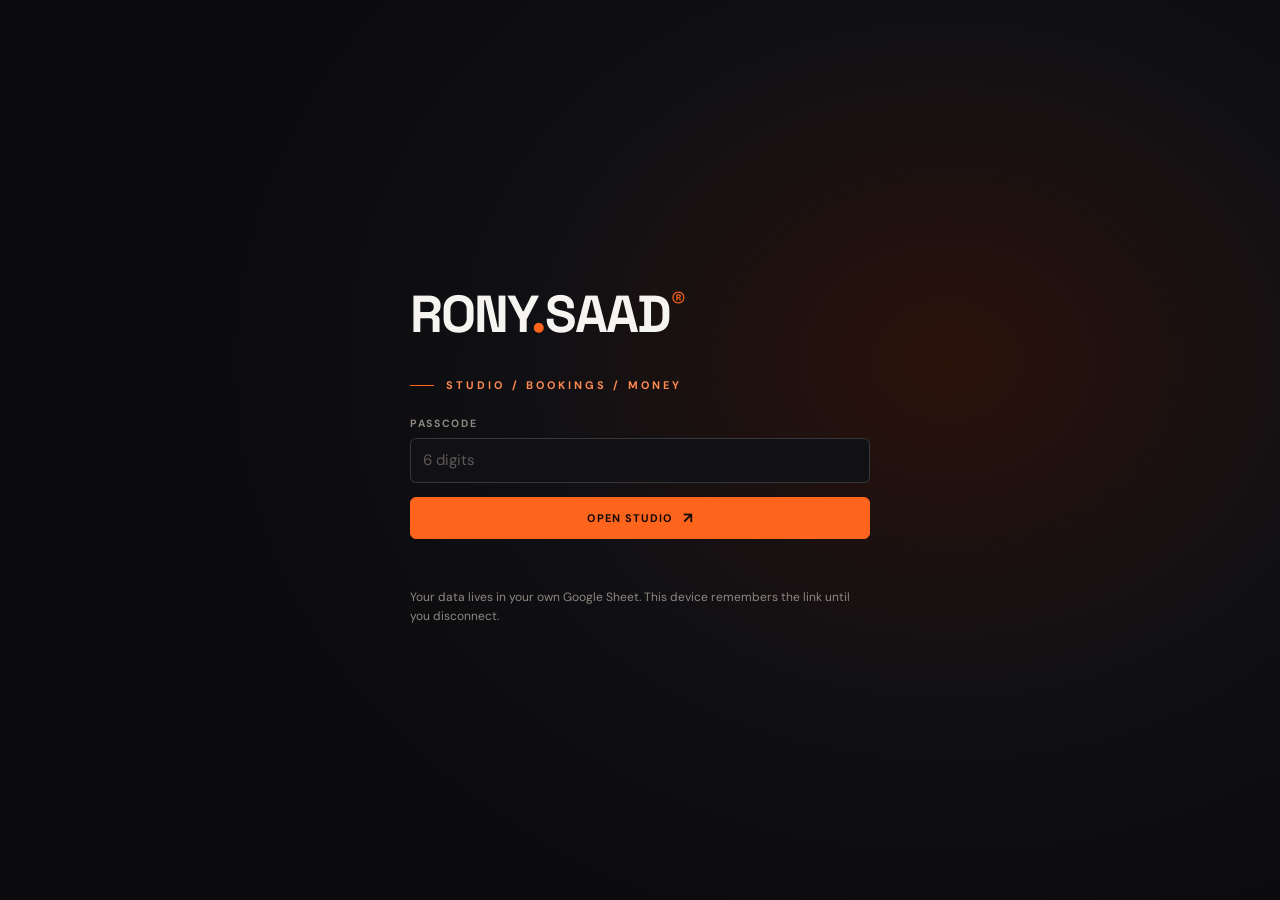
==== index.html @ 1b3a2509 "Passcode-only sign-in on new devices; lock after 5 wrong passcodes Co-Authored-By: Claude Opus 5.5 <" ====
<!doctype html>
<html lang="en">
<head>
<meta charset="utf-8">
<meta name="viewport" content="width=device-width,initial-scale=1,viewport-fit=cover">
<meta name="theme-color" content="#0b0b0d">
<meta name="robots" content="noindex,nofollow">
<meta name="apple-mobile-web-app-capable" content="yes">
<meta name="apple-mobile-web-app-status-bar-style" content="black-translucent">
<meta name="apple-mobile-web-app-title" content="Studio">
<title>Rony Saad Studio</title>
<link rel="icon" href="icon.svg" type="image/svg+xml">
<link rel="apple-touch-icon" href="icon.svg">
<link rel="preconnect" href="https://fonts.googleapis.com">
<link rel="preconnect" href="https://fonts.gstatic.com" crossorigin>
<link rel="stylesheet" href="https://fonts.googleapis.com/css2?family=DM+Sans:wght@400;500;600;700&family=Space+Grotesk:wght@500;600;700&display=swap">
<link rel="stylesheet" href="styles.css">
</head>
<body>
<div class="grain" aria-hidden="true"></div>

<!-- Connect screen -->
<section id="connect" class="connect" hidden>
  <div class="connect-card">
    <div class="wordmark big">RONY<span>.</span>SAAD<em>®</em></div>
    <p class="eyebrow">Studio / Bookings / Money</p>
    <form id="connectForm" class="stack">
      <label class="field" id="cUrlField"><span>Google Sheet link (Apps Script web app URL)</span>
        <input id="cUrl" type="url" required placeholder="https://script.google.com/macros/s/…/exec" autocomplete="off" spellcheck="false"></label>
      <label class="field"><span>Passcode</span>
        <input id="cKey" type="text" required inputmode="numeric" autocomplete="off" placeholder="6 digits" maxlength="12"></label>
      <button class="btn primary" type="submit" id="cGo">Open studio <span class="arrow">↗</span></button>
      <p class="msg" id="cMsg" role="status"></p>
    </form>
    <p class="fine">Your data lives in your own Google Sheet. This device remembers the link until you disconnect.</p>
  </div>
</section>

<!-- App -->
<div id="app" class="app" hidden>
  <header class="top">
    <a href="#home" class="wordmark" aria-label="Studio home">RONY<span>.</span>SAAD<em>®</em></a>
    <nav class="nav" id="nav" aria-label="Sections">
      <a href="#home" data-v="home">Home</a>
      <a href="#projects" data-v="projects">Projects</a>
      <a href="#calendar" data-v="calendar">Calendar</a>
      <a href="#money" data-v="money">Money</a>
      <a href="#clients" data-v="clients">Clients</a>
    </nav>
    <div class="top-right">
      <button class="sync" id="syncBtn" type="button" title="Sync now"><i class="dot"></i><span id="syncTxt">Synced</span></button>
      <a href="#clients" data-v="clients" class="icon-btn mob-only" aria-label="Clients" id="cliLink"></a>
      <a href="#settings" data-v="settings" class="icon-btn" aria-label="Settings" id="setLink"></a>
      <button class="btn primary sm add-top" type="button" data-add>+ New booking</button>
    </div>
  </header>

  <main id="view" class="view"></main>

  <nav class="tabbar" aria-label="Sections">
    <a href="#home" data-v="home"><i data-ic="home"></i><span>Home</span></a>
    <a href="#projects" data-v="projects"><i data-ic="folder"></i><span>Projects</span></a>
    <button type="button" class="tab-add" data-add aria-label="New booking"><i data-ic="plus"></i></button>
    <a href="#calendar" data-v="calendar"><i data-ic="calendar"></i><span>Calendar</span></a>
    <a href="#money" data-v="money"><i data-ic="wallet"></i><span>Money</span></a>
  </nav>
</div>

<!-- Drawer + modal roots -->
<div id="scrim" class="scrim" hidden></div>
<aside id="drawer" class="drawer" hidden aria-modal="true" role="dialog" aria-labelledby="drawerTitle"></aside>
<div id="modal" class="modal" hidden role="dialog" aria-modal="true" aria-labelledby="modalTitle"></div>
<div id="toast" class="toast" role="status" hidden></div>
<div id="invoice" class="invoice" aria-hidden="true"></div>

<script src="app.js"></script>
</body>
</html>
---- styles.css ----
/* Rony Saad Studio — brand from ronysaad.com: ink black, signal orange, warm off‑white.
   Layout: sticky top bar (desktop nav) + bottom tab bar on phones; views render into #view; project editor is a right drawer. */
:root{
  --bg:#0b0b0d; --bg2:#111115; --panel:#15151a; --panel2:#1b1b21; --line:#ffffff14; --line2:#ffffff29;
  --fg:#f6f4f1; --muted:#c7c0bb; --faint:#8f8781;
  --accent:#ff641c; --accent2:#ff8a50; --accent-soft:#ff641c1f; --on-accent:#120a06;
  --ok:#4cc38a; --ok-soft:#4cc38a1f; --warn:#f2b84b; --warn-soft:#f2b84b1f; --bad:#ff5d5d; --bad-soft:#ff5d5d1f; --info:#8fb3ff; --info-soft:#8fb3ff1f;
  --f-display:'Space Grotesk','DM Sans',system-ui,sans-serif;
  --f-body:'DM Sans',system-ui,-apple-system,'Segoe UI',Arial,sans-serif;
  --r:6px; --r2:12px;
  --gut:max(16px,env(safe-area-inset-left,0px));
  --gutr:max(16px,env(safe-area-inset-right,0px));
  color-scheme:dark;
}
*{box-sizing:border-box}
html{-webkit-text-size-adjust:100%}
body{margin:0;background:var(--bg);color:var(--fg);font:15px/1.55 var(--f-body);min-height:100svh;overflow-x:hidden;font-synthesis:none}
body::before{content:"";position:fixed;inset:0 0 auto;height:env(safe-area-inset-top,0px);background:var(--bg);z-index:60}
a{color:inherit;text-decoration:none}
button,input,select,textarea{font:inherit;color:inherit}
img{max-width:100%}
[hidden]{display:none!important}
:focus-visible{outline:2px solid var(--accent);outline-offset:2px;border-radius:4px}
.num,.kpi b,.date-block b,td.n{font-variant-numeric:tabular-nums}
h1,h2,h3{font-family:var(--f-display);margin:0;text-wrap:balance;letter-spacing:-.02em}
h2{font-size:15px;font-weight:600;text-transform:uppercase;letter-spacing:.12em}
.grain{pointer-events:none;position:fixed;inset:0;z-index:0;opacity:.08;background-image:url("data:image/svg+xml,%3Csvg viewBox='0 0 180 180' xmlns='http://www.w3.org/2000/svg'%3E%3Cfilter id='n'%3E%3CfeTurbulence type='fractalNoise' baseFrequency='.95' numOctaves='3' stitchTiles='stitch'/%3E%3C/filter%3E%3Crect width='100%25' height='100%25' filter='url(%23n)' opacity='.22'/%3E%3C/svg%3E")}

/* ---------- wordmark / eyebrow ---------- */
.wordmark{font-family:var(--f-display);font-weight:700;font-size:21px;letter-spacing:-1px;white-space:nowrap}
.wordmark span{color:var(--accent)}
.wordmark em{font-style:normal;color:var(--accent);font-size:.55em;vertical-align:.7em;margin-left:1px}
.wordmark.big{font-size:clamp(34px,8vw,52px);letter-spacing:-2px}
.eyebrow{font-weight:700;font-size:11px;letter-spacing:.28em;color:var(--accent2);text-transform:uppercase;margin:0;display:flex;align-items:center;gap:12px}
.eyebrow::before{content:"";width:24px;height:1px;background:var(--accent)}

/* ---------- buttons & fields ---------- */
.btn{display:inline-flex;align-items:center;justify-content:center;gap:10px;min-height:42px;padding:0 18px;border:1px solid var(--line2);border-radius:var(--r);background:transparent;cursor:pointer;text-transform:uppercase;font-weight:700;letter-spacing:.1em;font-size:11px;transition:transform .2s,background .2s,border-color .2s,box-shadow .2s;white-space:nowrap}
.btn:hover{border-color:var(--accent2)}
.btn.primary{background:var(--accent);color:var(--on-accent);border-color:var(--accent)}
.btn.primary:hover{background:#ff7b38;box-shadow:0 8px 28px #ff5b0040}
.btn.sm{min-height:34px;padding:0 12px;font-size:10.5px}
.btn.ghost{border-color:transparent;color:var(--muted)}
.btn.ghost:hover{color:var(--fg);border-color:var(--line2)}
.btn.danger{color:var(--bad);border-color:#ff5d5d55}
.btn.danger.arm{background:var(--bad);color:#160606;border-color:var(--bad)}
.btn:disabled{opacity:.5;cursor:default;transform:none}
.btn.wa{border-color:#25d36655;color:#5fe39a}
.btn.wa:hover{border-color:#25d366}
.arrow{font-size:15px;letter-spacing:0}
.linkbtn{background:none;border:0;padding:0;color:var(--accent2);font-weight:600;cursor:pointer;font-size:13px}
.linkbtn:hover{color:var(--accent)}
.field{display:flex;flex-direction:column;gap:6px;min-width:0}
.field>span{font-size:10.5px;font-weight:700;letter-spacing:.16em;text-transform:uppercase;color:var(--faint)}
input,select,textarea{background:var(--bg2);border:1px solid var(--line2);border-radius:var(--r);padding:10px 12px;min-width:0;width:100%;transition:border-color .2s}
input:focus,select:focus,textarea:focus{border-color:var(--accent);outline:none}
input[type=checkbox]{width:18px;height:18px;accent-color:var(--accent);padding:0}
textarea{resize:vertical;min-height:84px}
input::placeholder,textarea::placeholder{color:#8f878199}
.check{display:flex;align-items:center;gap:10px;font-size:14px;cursor:pointer;padding:8px 0}
.stack{display:flex;flex-direction:column;gap:14px}
.grid2{display:grid;grid-template-columns:repeat(2,minmax(0,1fr));gap:12px}
.grid3{display:grid;grid-template-columns:repeat(3,minmax(0,1fr));gap:12px}
@media (max-width:560px){.grid2,.grid3{grid-template-columns:1fr}}
.msg{font-size:13px;min-height:1em;margin:0}
.msg.err{color:var(--bad)} .msg.ok{color:var(--ok)}
.fine{font-size:12px;color:var(--faint);margin:0}

/* ---------- connect ---------- */
.connect{position:relative;z-index:1;min-height:100svh;display:grid;place-items:center;padding:40px var(--gutr) 40px var(--gut);background:radial-gradient(ellipse 60% 70% at 74% 40%,#2b120b 0%,#101014 55%,#0b0b0d 100%)}
.connect-card{width:min(460px,100%);display:flex;flex-direction:column;gap:22px}

/* ---------- top bar ---------- */
.app{position:relative;z-index:1;min-height:100svh;padding-bottom:calc(84px + env(safe-area-inset-bottom,0px))}
.top{position:sticky;top:env(safe-area-inset-top,0px);z-index:30;display:flex;align-items:center;gap:20px;padding:14px var(--gutr) 14px var(--gut);background:#0b0b0de6;backdrop-filter:blur(14px);-webkit-backdrop-filter:blur(14px);border-bottom:1px solid var(--line)}
.nav{display:flex;gap:2px;flex:1;min-width:0}
.nav a{font-size:11px;font-weight:700;letter-spacing:.16em;text-transform:uppercase;color:var(--faint);padding:8px 12px;border-radius:var(--r);transition:color .2s}
.nav a:hover{color:var(--fg)}
.nav a[aria-current=page]{color:var(--fg);box-shadow:inset 0 -2px 0 var(--accent)}
.top-right{display:flex;align-items:center;gap:10px;margin-left:auto}
.icon-btn{display:inline-grid;place-items:center;width:36px;height:36px;border-radius:var(--r);border:1px solid var(--line2);color:var(--muted)}
.icon-btn:hover,.icon-btn[aria-current=page]{color:var(--fg);border-color:var(--accent)}
.icon-btn svg,.tabbar svg{width:18px;height:18px}
.mob-only{display:none}
@media (max-width:820px){.mob-only{display:inline-grid}}
.sync{display:inline-flex;align-items:center;gap:8px;background:none;border:0;color:var(--faint);font-size:11px;font-weight:700;letter-spacing:.14em;text-transform:uppercase;cursor:pointer;padding:6px}
.sync .dot{width:7px;height:7px;border-radius:50%;background:var(--ok);box-shadow:0 0 10px var(--ok)}
.sync.busy .dot{background:var(--warn);box-shadow:0 0 10px var(--warn);animation:pulse 1s infinite}
.sync.off .dot{background:var(--bad);box-shadow:0 0 10px var(--bad)}
@keyframes pulse{50%{opacity:.35}}
@media (max-width:820px){
  .nav,.add-top{display:none}
  .top{gap:10px}
  .wordmark{font-size:19px}
}

/* ---------- tab bar (phone) ---------- */
.tabbar{display:none}
@media (max-width:820px){
  .tabbar{position:fixed;z-index:30;inset:auto 0 0;display:grid;grid-template-columns:repeat(5,1fr);align-items:center;padding:8px var(--gutr) calc(8px + env(safe-area-inset-bottom,0px)) var(--gut);background:#0b0b0df2;backdrop-filter:blur(14px);-webkit-backdrop-filter:blur(14px);border-top:1px solid var(--line)}
  .tabbar a{display:flex;flex-direction:column;align-items:center;gap:3px;color:var(--faint);font-size:10px;font-weight:700;letter-spacing:.08em;text-transform:uppercase;padding:4px 0}
  .tabbar a[aria-current=page]{color:var(--accent)}
  .tab-add{justify-self:center;width:52px;height:52px;border-radius:50%;border:0;background:var(--accent);color:var(--on-accent);display:grid;place-items:center;box-shadow:0 8px 26px #ff5b0055;cursor:pointer;margin-top:-22px}
  .tab-add svg{width:24px;height:24px}
}

/* ---------- views ---------- */
.view{max-width:1240px;margin:0 auto;padding:26px var(--gutr) 40px var(--gut);display:flex;flex-direction:column;gap:22px;animation:viewIn .35s cubic-bezier(.2,.7,.2,1)}
@keyframes viewIn{from{opacity:0;transform:translateY(8px)}to{opacity:1;transform:none}}
.vhead{display:flex;align-items:flex-end;justify-content:space-between;gap:12px;flex-wrap:wrap}
.vhead h1{font-size:clamp(30px,5vw,46px);font-weight:700;text-transform:uppercase;letter-spacing:-.05em;line-height:.95}
.vhead h1 .o{color:transparent;-webkit-text-stroke:1.2px var(--fg)}
.vhead h1 .a{color:var(--accent)}
.vhead p{margin:6px 0 0;color:var(--muted);font-size:14px}
.panel{background:var(--panel);border:1px solid var(--line);border-radius:var(--r2);padding:18px;min-width:0}
.ph{display:flex;align-items:center;justify-content:space-between;gap:10px;flex-wrap:wrap;margin-bottom:14px}
.ph small{color:var(--faint);font-size:12px}
.cols{display:grid;grid-template-columns:1.45fr 1fr;gap:18px;align-items:start}
@media (max-width:960px){.cols{grid-template-columns:1fr}}
.empty{border:1px dashed var(--line2);border-radius:var(--r2);padding:26px;text-align:center;color:var(--faint);font-size:14px}
.empty b{display:block;color:var(--fg);margin-bottom:4px}

/* ---------- hero / next shoot ---------- */
.hero{position:relative;overflow:hidden;border:1px solid var(--line);border-radius:var(--r2);padding:24px;background:radial-gradient(ellipse 70% 90% at 85% 30%,#2b120b 0%,#141217 55%,var(--panel) 100%);display:grid;grid-template-columns:1fr auto;gap:20px;align-items:end}
.hero::after{content:"";position:absolute;width:340px;aspect-ratio:1;right:-90px;top:-120px;border-radius:50%;border:1px solid #ff762b45;box-shadow:inset 0 0 60px #ff620013;pointer-events:none}
.hero>*{position:relative;z-index:1;min-width:0}
.hero .label{font-size:11px;font-weight:700;letter-spacing:.24em;color:var(--accent2);text-transform:uppercase}
.hero h3{font-size:clamp(24px,4vw,36px);font-weight:700;margin:8px 0 6px;line-height:1.05;overflow-wrap:anywhere}
.hero .meta{color:var(--muted);font-size:14px;display:flex;flex-wrap:wrap;gap:4px 14px}
.hero .acts{display:flex;gap:8px;flex-wrap:wrap;margin-top:16px}
.cd{display:flex;gap:8px}
.cd span{min-width:70px;text-align:center;border:1px solid var(--line2);border-radius:var(--r);padding:10px 8px;background:#0b0b0d80}
.cd b{display:block;font-family:var(--f-display);font-size:30px;line-height:1;font-weight:700;color:var(--accent)}
.cd small{font-size:10px;letter-spacing:.16em;text-transform:uppercase;color:var(--faint)}
@media (max-width:640px){.hero{grid-template-columns:1fr}.cd span{min-width:0;flex:1}}

/* ---------- KPIs ---------- */
.kpis{display:grid;grid-template-columns:repeat(4,minmax(0,1fr));gap:12px}
@media (max-width:860px){.kpis{grid-template-columns:repeat(2,minmax(0,1fr))}}
.kpi{background:var(--panel);border:1px solid var(--line);border-radius:var(--r2);padding:14px 16px;display:flex;flex-direction:column;gap:4px;min-width:0;text-align:left}
button.kpi{cursor:pointer;transition:border-color .2s}
button.kpi:hover{border-color:var(--accent)}
.kpi small{font-size:10.5px;font-weight:700;letter-spacing:.16em;text-transform:uppercase;color:var(--faint)}
.kpi b{font-family:var(--f-display);font-size:clamp(22px,3vw,30px);font-weight:700;line-height:1.1;letter-spacing:-.03em;overflow-wrap:anywhere}
.kpi b.acc{color:var(--accent)}
.kpi em{font-style:normal;font-size:12px;color:var(--muted)}

/* ---------- alerts ---------- */
.alerts{display:flex;flex-direction:column;gap:8px}
.alert{display:grid;grid-template-columns:auto minmax(0,1fr) auto;gap:12px;align-items:center;padding:11px 12px;border-radius:var(--r);background:var(--bg2);border:1px solid var(--line)}
.alert .sev{width:8px;height:34px;border-radius:4px;background:var(--warn)}
.alert.bad .sev{background:var(--bad)} .alert.info .sev{background:var(--info)} .alert.acc .sev{background:var(--accent)}
.alert b{display:block;font-weight:600;font-size:14px;overflow-wrap:anywhere}
.alert small{display:block;color:var(--faint);font-size:12.5px;overflow-wrap:anywhere}
.alert .acts{display:flex;gap:6px;flex-wrap:wrap;justify-content:flex-end}
.alert-group{display:flex;align-items:center;gap:8px;font-size:10.5px;font-weight:700;letter-spacing:.16em;text-transform:uppercase;color:var(--faint);margin:8px 0 2px}
.alert-group .n{background:var(--panel2);color:var(--fg);border-radius:10px;padding:0 7px;letter-spacing:0}
.allclear{color:var(--ok);font-weight:600;font-size:14px;padding:6px 0}

/* ---------- project rows ---------- */
.filters{display:flex;gap:10px;flex-wrap:wrap;align-items:center}
.filters input[type=search]{flex:1 1 240px;width:auto}
.chips{display:flex;gap:6px;flex-wrap:wrap}
.chip{border:1px solid var(--line2);background:transparent;border-radius:999px;padding:6px 13px;font-size:12px;font-weight:600;color:var(--muted);cursor:pointer;white-space:nowrap}
.chip:hover{color:var(--fg)}
.chip[aria-pressed=true]{background:var(--fg);color:var(--bg);border-color:var(--fg)}
.chip .n{opacity:.6;margin-left:4px}
.rows{display:flex;flex-direction:column;gap:8px}
.row{display:grid;grid-template-columns:64px minmax(0,1fr) auto 190px;gap:16px;align-items:center;padding:12px 14px;border:1px solid var(--line);border-radius:var(--r2);background:var(--panel);cursor:pointer;transition:border-color .2s,transform .2s;text-align:left;width:100%}
.row:hover{border-color:#ff641c80}
.row.cancelled{opacity:.5}
.date-block{text-align:center;border-right:1px solid var(--line);padding-right:12px}
.date-block b{display:block;font-family:var(--f-display);font-size:24px;line-height:1;font-weight:700}
.date-block span{font-size:10px;letter-spacing:.14em;text-transform:uppercase;color:var(--faint)}
.date-block.none b{font-size:16px;color:var(--faint)}
.row .main{min-width:0}
.row .main strong{display:block;font-weight:600;font-size:15px;overflow:hidden;text-overflow:ellipsis;white-space:nowrap}
.row .main small{display:block;color:var(--faint);font-size:12.5px;overflow:hidden;text-overflow:ellipsis;white-space:nowrap}
.row .money{text-align:right}
.row .money b{display:block;font-family:var(--f-display);font-weight:600;font-size:16px}
@media (max-width:820px){
  .row{grid-template-columns:56px minmax(0,1fr) auto;gap:12px}
  .row .steps{grid-column:2/-1;grid-row:2;justify-self:start}
}
.code{font-size:11px;letter-spacing:.08em;color:var(--faint);font-weight:600}
.tag{display:inline-flex;align-items:center;gap:5px;border-radius:999px;padding:2px 9px;font-size:11px;font-weight:700;letter-spacing:.04em;white-space:nowrap}
.tag::before{content:"";width:6px;height:6px;border-radius:50%;background:currentColor}
.t-ok{background:var(--ok-soft);color:var(--ok)} .t-warn{background:var(--warn-soft);color:var(--warn)}
.t-bad{background:var(--bad-soft);color:var(--bad)} .t-info{background:var(--info-soft);color:var(--info)}
.t-acc{background:var(--accent-soft);color:var(--accent2)} .t-mute{background:#ffffff0d;color:var(--faint)}

/* quick status stepper */
.steps{display:inline-flex;border:1px solid var(--line2);border-radius:999px;overflow:hidden;flex:none}
.steps button{background:transparent;border:0;padding:5px 10px;font-size:11px;font-weight:700;color:var(--faint);cursor:pointer;letter-spacing:.04em;transition:background .2s,color .2s}
.steps button+button{border-left:1px solid var(--line2)}
.steps button.done{color:var(--fg);background:#ffffff0f}
.steps button.cur{background:var(--accent);color:var(--on-accent)}
.steps button:hover:not(.cur){color:var(--fg)}
@media (max-width:420px){.steps button{padding:5px 8px;font-size:10.5px}}

/* ---------- lists ---------- */
.mini{display:flex;flex-direction:column}
.mini-it{display:grid;grid-template-columns:minmax(0,1fr) auto;gap:4px 12px;align-items:center;padding:10px 0;border-top:1px solid var(--line);cursor:pointer}
.mini-it:first-child{border-top:0}
.mini-it b{font-weight:600;font-size:14px;overflow-wrap:anywhere}
.mini-it small{display:block;color:var(--faint);font-size:12.5px}
.mini-it .r{text-align:right;font-size:13px}
.mini-it .late{color:var(--bad);font-weight:700}

/* ---------- calendar ---------- */
.calnav{display:flex;align-items:center;gap:8px}
.calnav .ttl{font-family:var(--f-display);font-weight:700;text-transform:uppercase;letter-spacing:.06em;min-width:150px;text-align:center}
.cal{display:grid;grid-template-columns:repeat(7,minmax(0,1fr));gap:4px}
.cal-h{font-size:10px;font-weight:700;letter-spacing:.16em;color:var(--faint);text-align:center;padding:4px 0;text-transform:uppercase}
.cal-c{min-height:96px;border:1px solid var(--line);border-radius:var(--r);background:var(--panel);padding:6px;display:flex;flex-direction:column;gap:3px;cursor:pointer;min-width:0;text-align:left}
.cal-c:hover{border-color:#ff641c80}
.cal-c.out{opacity:.28}
.cal-c.today{box-shadow:inset 0 0 0 1.5px var(--accent)}
.cal-c.sel{background:var(--panel2);border-color:var(--fg)}
.cal-c .d{font-weight:700;font-size:13px;font-variant-numeric:tabular-nums}
.ev{font-size:11px;line-height:1.3;border-radius:4px;padding:2px 5px;white-space:nowrap;overflow:hidden;text-overflow:ellipsis;background:var(--accent);color:var(--on-accent);font-weight:600}
.ev.due{background:transparent;color:var(--info);border:1px solid #8fb3ff55}
.ev.free{background:#ffffff14;color:var(--fg)}
.dots{display:none;gap:3px}
.dots i{width:6px;height:6px;border-radius:50%;background:var(--accent)}
.dots i.due{background:var(--info)}
@media (max-width:640px){.cal-c{min-height:54px;padding:5px}.ev{display:none}.dots{display:flex;flex-wrap:wrap}}
.legend{display:flex;gap:14px;flex-wrap:wrap;font-size:12px;color:var(--faint);margin-top:10px}
.legend i{display:inline-block;width:10px;height:10px;border-radius:3px;margin-right:6px;vertical-align:-1px}

/* ---------- money ---------- */
.seg{display:inline-flex;border:1px solid var(--line2);border-radius:var(--r);overflow:hidden}
.seg button{background:transparent;border:0;padding:7px 12px;font-size:11px;font-weight:700;letter-spacing:.08em;text-transform:uppercase;color:var(--faint);cursor:pointer}
.seg button+button{border-left:1px solid var(--line2)}
.seg button[aria-pressed=true]{background:var(--fg);color:var(--bg)}
.chart{width:100%;height:auto;display:block}
.chart text{fill:var(--faint);font:11px var(--f-body)}
.chart .grid line{stroke:var(--line)}
.chart .tip{fill:var(--fg);font-weight:700}
.bars{display:flex;flex-direction:column;gap:12px}
.bar-row{display:grid;grid-template-columns:minmax(0,1fr) auto;gap:4px 12px}
.bar-row span{font-size:13.5px;font-weight:600;overflow:hidden;text-overflow:ellipsis;white-space:nowrap}
.bar-row b{font-variant-numeric:tabular-nums;font-size:13.5px}
.bar-row .track{grid-column:1/-1;height:8px;border-radius:4px;background:#ffffff0d;overflow:hidden}
.bar-row .track i{display:block;height:100%;background:var(--accent);border-radius:4px;transform-origin:left;animation:grow .8s cubic-bezier(.2,.7,.2,1) both}
.bar-row small{grid-column:1/-1;color:var(--faint);font-size:12px}
@keyframes grow{from{transform:scaleX(0)}}

/* ---------- tables ---------- */
.tbl{overflow-x:auto;border:1px solid var(--line);border-radius:var(--r2)}
table{border-collapse:collapse;width:100%;min-width:640px;font-size:14px}
th{text-align:left;font-size:10.5px;font-weight:700;letter-spacing:.14em;text-transform:uppercase;color:var(--faint);padding:10px 12px;border-bottom:1px solid var(--line);background:var(--panel)}
td{padding:11px 12px;border-bottom:1px solid var(--line)}
tr:last-child td{border-bottom:0}
tbody tr{cursor:pointer}
tbody tr:hover td{background:#ffffff06}
td.n,th.n{text-align:right}

/* ---------- drawer ---------- */
.scrim{position:fixed;inset:0;z-index:50;background:#000000a6;backdrop-filter:blur(3px);animation:fade .2s}
@keyframes fade{from{opacity:0}}
.drawer{position:fixed;z-index:55;top:0;right:0;bottom:0;width:min(640px,100vw);background:var(--bg2);border-left:1px solid var(--line2);display:flex;flex-direction:column;animation:slideIn .28s cubic-bezier(.2,.7,.2,1)}
@keyframes slideIn{from{transform:translateX(40px);opacity:0}}
.dr-head{padding:calc(16px + env(safe-area-inset-top,0px)) var(--gutr) 14px 22px;border-bottom:1px solid var(--line);display:flex;gap:12px;align-items:flex-start}
.dr-head .t{flex:1;min-width:0}
.dr-head h2{font-size:22px;text-transform:none;letter-spacing:-.02em;overflow-wrap:anywhere}
.dr-head .sub{display:flex;gap:8px;align-items:center;flex-wrap:wrap;margin-top:6px}
.dr-body{flex:1;overflow-y:auto;padding:18px var(--gutr) 24px 22px;display:flex;flex-direction:column;gap:22px;overscroll-behavior:contain}
.dr-sec{display:flex;flex-direction:column;gap:12px}
.dr-sec>h3{font-size:11px;font-weight:700;letter-spacing:.2em;text-transform:uppercase;color:var(--accent2);display:flex;justify-content:space-between;align-items:center}
.dr-foot{padding:12px var(--gutr) calc(12px + env(safe-area-inset-bottom,0px)) 22px;border-top:1px solid var(--line);display:flex;gap:8px;flex-wrap:wrap;align-items:center;background:var(--bg2)}
.dr-foot .sp{flex:1}
.x{width:38px;height:38px;border-radius:var(--r);border:1px solid var(--line2);background:transparent;cursor:pointer;display:grid;place-items:center;flex:none;font-size:18px;color:var(--muted)}
.x:hover{color:var(--fg);border-color:var(--fg)}
.money-sum{display:grid;grid-template-columns:repeat(3,minmax(0,1fr));gap:8px}
.money-sum div{background:var(--panel);border:1px solid var(--line);border-radius:var(--r);padding:10px 12px}
.money-sum small{display:block;font-size:10px;letter-spacing:.14em;text-transform:uppercase;color:var(--faint);font-weight:700}
.money-sum b{font-family:var(--f-display);font-size:18px;font-variant-numeric:tabular-nums}
.payrow{display:flex;gap:8px}
.payrow input{flex:1}
.items{display:flex;flex-direction:column;gap:8px}
.item{display:grid;grid-template-columns:minmax(0,1fr) 120px 150px 36px;gap:8px;align-items:center}
.item .del{width:36px;height:40px;border:1px solid var(--line2);border-radius:var(--r);background:transparent;color:var(--faint);cursor:pointer}
.item .del:hover{color:var(--bad);border-color:var(--bad)}
@media (max-width:560px){.item{grid-template-columns:minmax(0,1fr) 36px;}.item select,.item input[type=date]{grid-column:span 1}.item .del{grid-row:1;grid-column:2}}
.wa-menu{display:flex;gap:6px;flex-wrap:wrap}

/* ---------- modal ---------- */
.modal{position:fixed;z-index:56;inset:0;display:grid;place-items:center;padding:20px var(--gutr) 20px var(--gut);pointer-events:none}
.modal-card{pointer-events:auto;width:min(560px,100%);max-height:calc(100svh - 40px);overflow:auto;background:var(--bg2);border:1px solid var(--line2);border-radius:var(--r2);padding:22px;display:flex;flex-direction:column;gap:16px;animation:pop .25s cubic-bezier(.2,.7,.2,1);box-shadow:0 30px 80px #000a}
@keyframes pop{from{transform:translateY(12px) scale(.98);opacity:0}}
.modal-card h2{font-size:22px;text-transform:uppercase;letter-spacing:-.03em}
.modal-acts{display:flex;gap:8px;justify-content:flex-end;flex-wrap:wrap}

/* ---------- toast ---------- */
.toast{position:fixed;z-index:70;left:50%;bottom:calc(96px + env(safe-area-inset-bottom,0px));transform:translateX(-50%);background:var(--fg);color:var(--bg);font-weight:600;font-size:13.5px;border-radius:var(--r);padding:10px 16px;box-shadow:0 14px 40px #000a;animation:pop .25s;max-width:calc(100vw - 32px)}
.toast.err{background:var(--bad);color:#160606}
@media (min-width:821px){.toast{bottom:28px}}

/* ---------- settings ---------- */
.set-grid{display:grid;grid-template-columns:repeat(auto-fit,minmax(min(340px,100%),1fr));gap:18px;align-items:start}
.kv{display:grid;grid-template-columns:auto minmax(0,1fr);gap:6px 14px;font-size:13.5px}
.kv dt{color:var(--faint)} .kv dd{margin:0;overflow-wrap:anywhere}

/* ---------- invoice (print only) ---------- */
.invoice{display:none}
@media print{
  @page{size:A4;margin:16mm}
  body{background:#fff;color:#111}
  body>*:not(.invoice){display:none!important}
  .invoice{display:block!important;color:#111;font:12px/1.5 var(--f-body)}
  .inv-head{display:flex;justify-content:space-between;align-items:flex-start;border-bottom:3px solid #111;padding-bottom:16px;margin-bottom:22px}
  .inv-head .wordmark{font-size:30px;color:#111}
  .inv-head .wordmark span,.inv-head .wordmark em{color:#ff641c}
  .inv-head .tag-line{font-size:10px;letter-spacing:.24em;text-transform:uppercase;color:#666;margin-top:4px}
  .inv-title{text-align:right}
  .inv-title h1{font-family:var(--f-display);font-size:34px;letter-spacing:-.04em;margin:0;color:#111}
  .inv-title div{color:#555}
  .inv-meta{display:grid;grid-template-columns:1fr 1fr;gap:20px;margin-bottom:24px}
  .inv-meta h4{font-size:9px;letter-spacing:.2em;text-transform:uppercase;color:#888;margin:0 0 4px}
  .inv-meta p{margin:0}
  .invoice table{min-width:0;font-size:12px}
  .invoice th{background:#f4f2ef;color:#555;border-bottom:1px solid #ddd}
  .invoice td{border-bottom:1px solid #eee}
  .inv-tot{margin-left:auto;width:280px;margin-top:16px}
  .inv-tot div{display:flex;justify-content:space-between;padding:6px 0;border-bottom:1px solid #eee}
  .inv-tot div.big{border-bottom:0;border-top:2px solid #111;font-size:16px;font-weight:700;padding-top:10px}
  .inv-tot div.big b{color:#ff641c}
  .inv-note{margin-top:30px;padding-top:14px;border-top:1px solid #ddd;color:#555;white-space:pre-wrap}
}
@media (prefers-reduced-motion:reduce){*,*::before,*::after{animation:none!important;transition:none!important}}
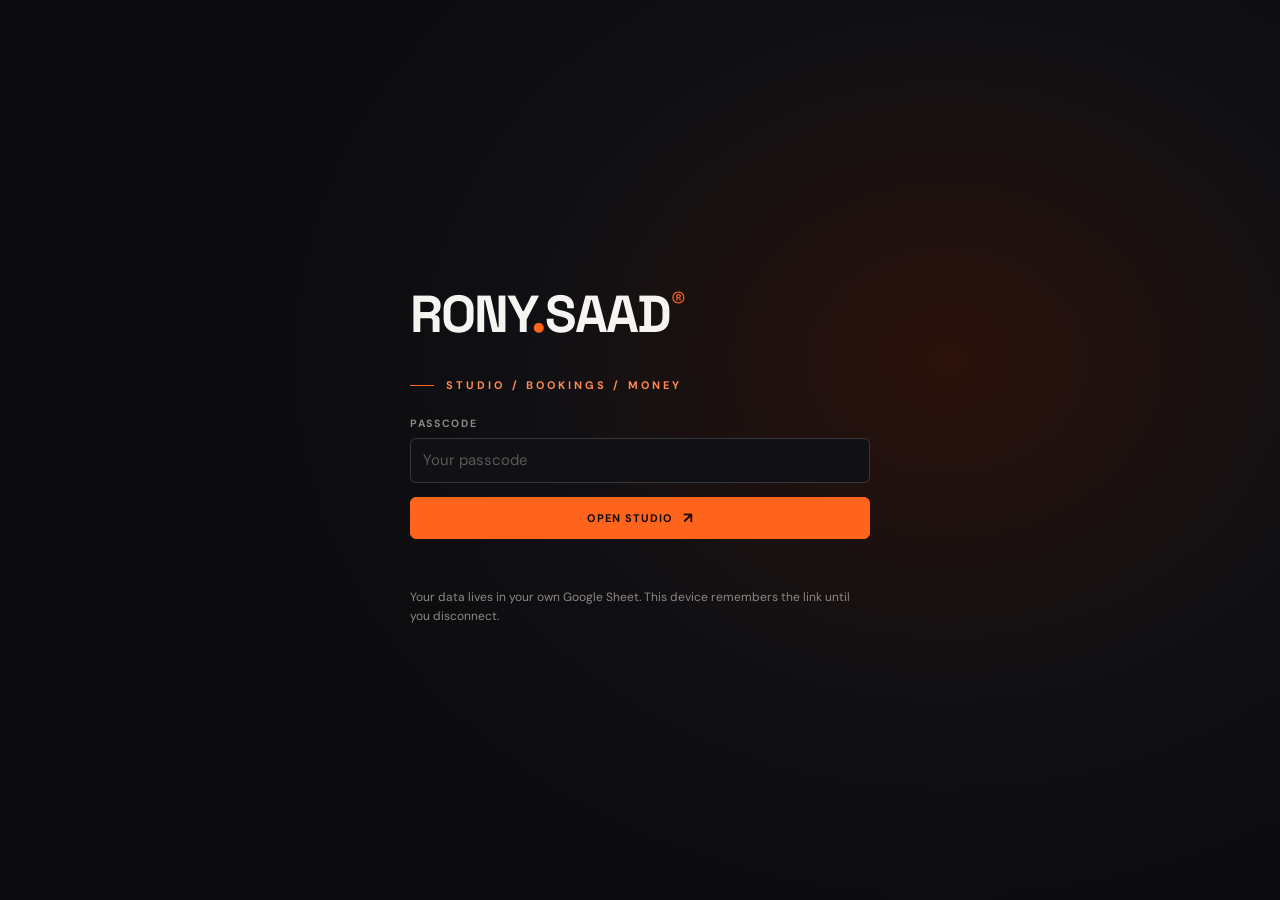
==== commit 88080676: "Passcode placeholder fits any length Co-Authored-By: Claude Opus 5.5 <noreply@anthropic.com>" ====
--- a/index.html
+++ b/index.html
@@ -28,7 +28,7 @@
       <label class="field" id="cUrlField"><span>Google Sheet link (Apps Script web app URL)</span>
         <input id="cUrl" type="url" required placeholder="https://script.google.com/macros/s/…/exec" autocomplete="off" spellcheck="false"></label>
       <label class="field"><span>Passcode</span>
-        <input id="cKey" type="text" required inputmode="numeric" autocomplete="off" placeholder="6 digits" maxlength="12"></label>
+        <input id="cKey" type="text" required inputmode="numeric" autocomplete="off" placeholder="Your passcode" maxlength="12"></label>
       <button class="btn primary" type="submit" id="cGo">Open studio <span class="arrow">↗</span></button>
       <p class="msg" id="cMsg" role="status"></p>
     </form>
